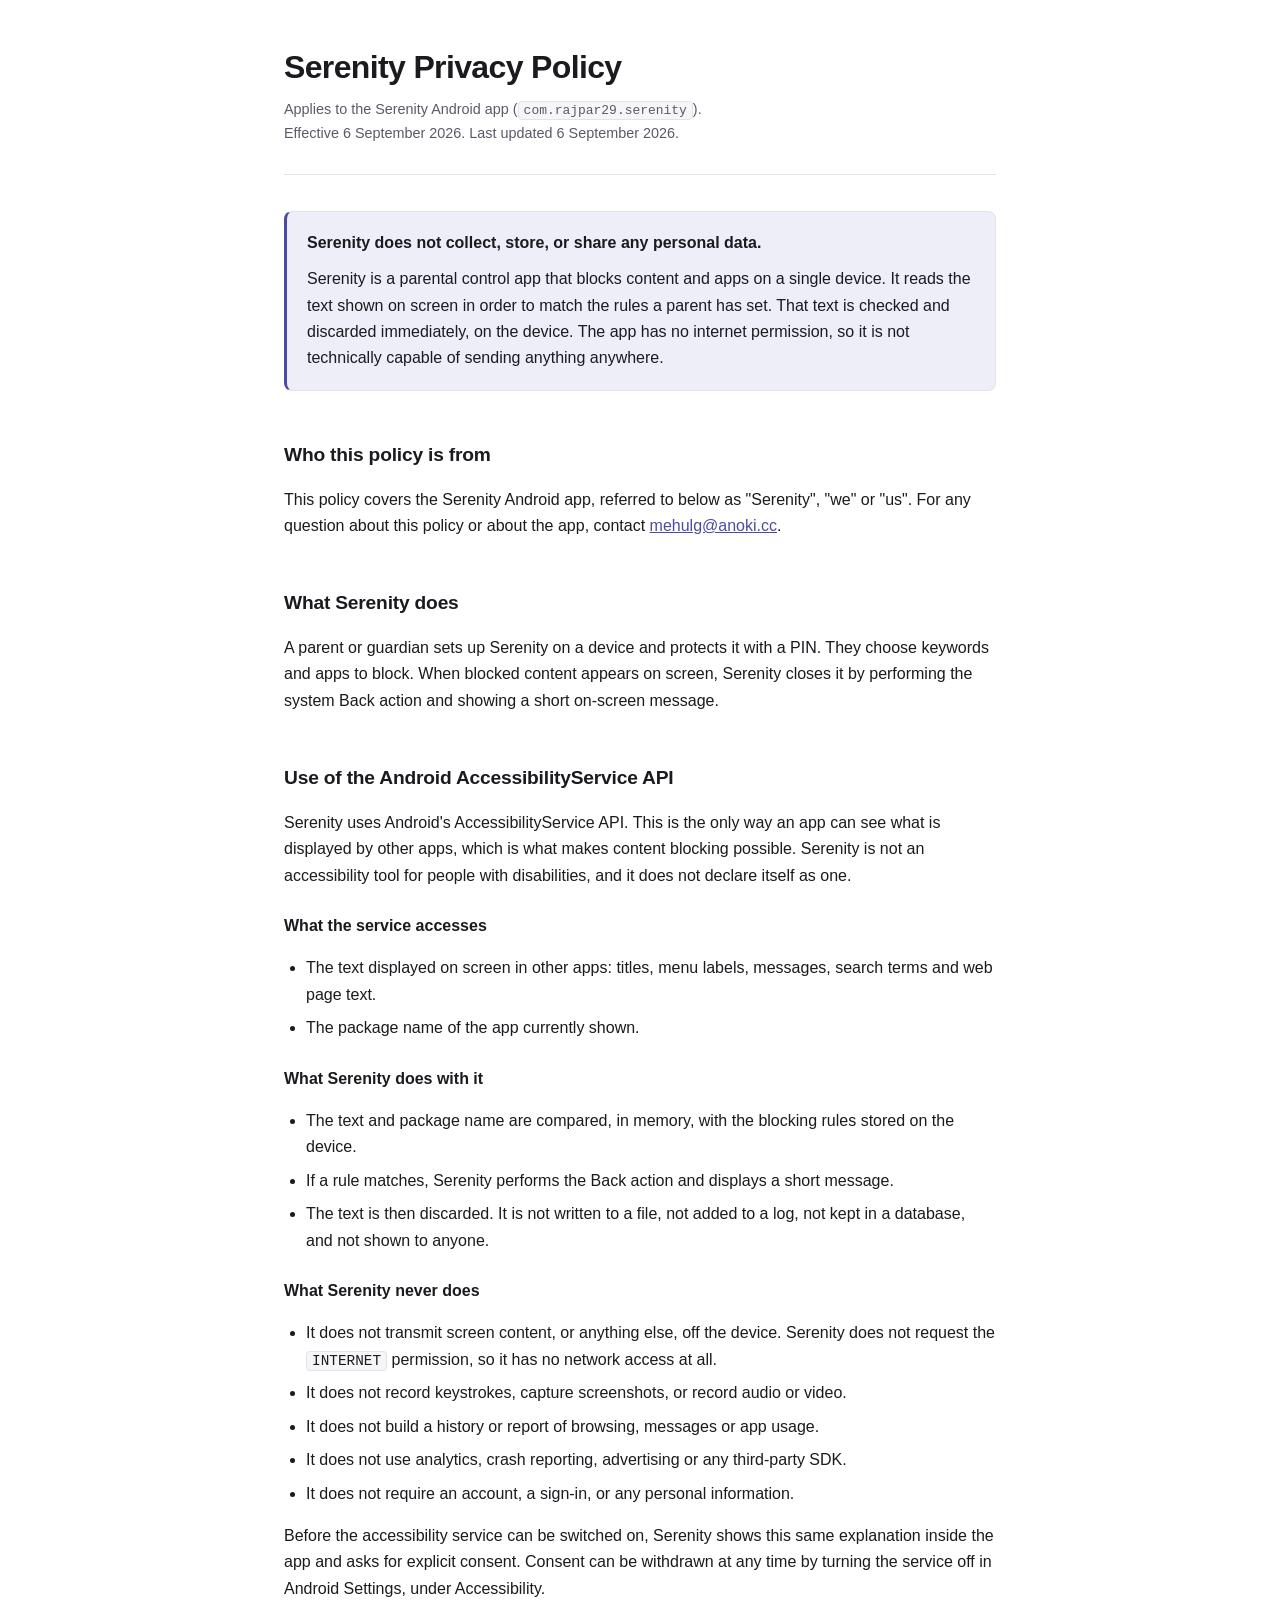
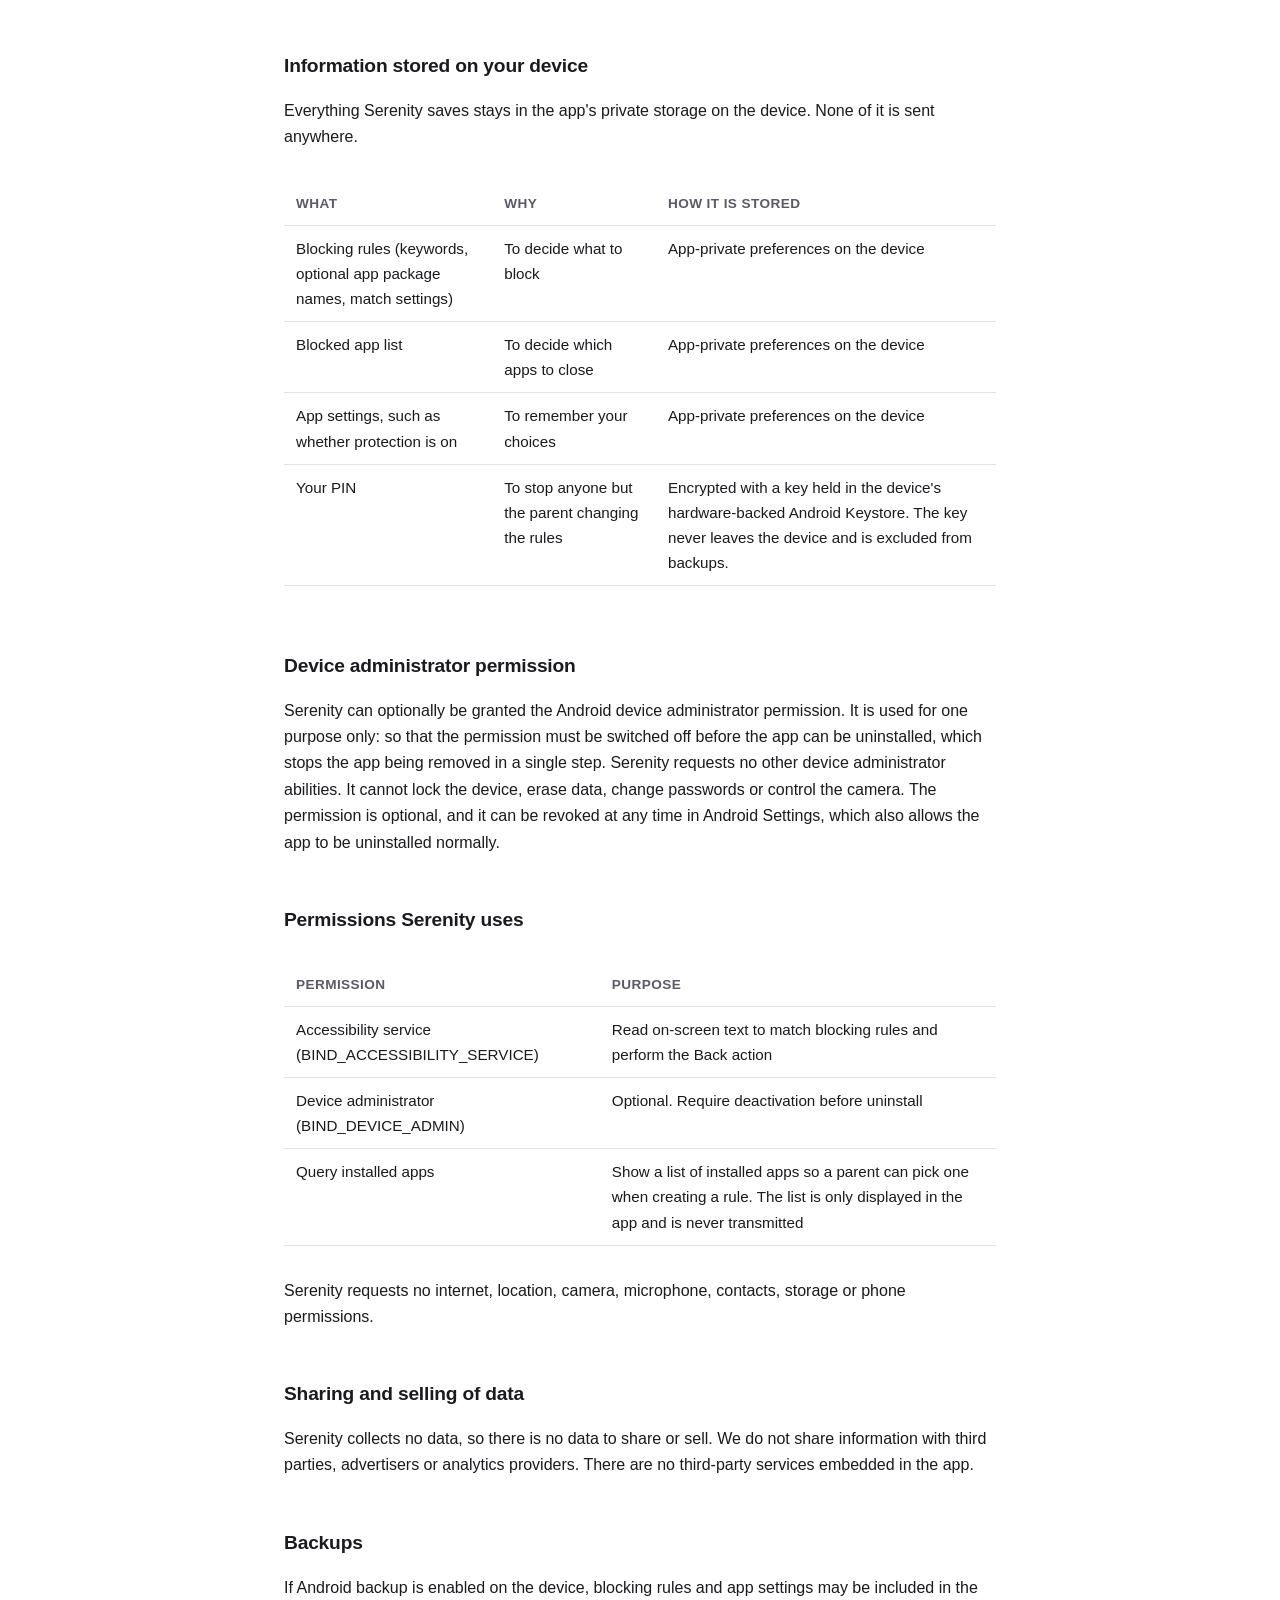
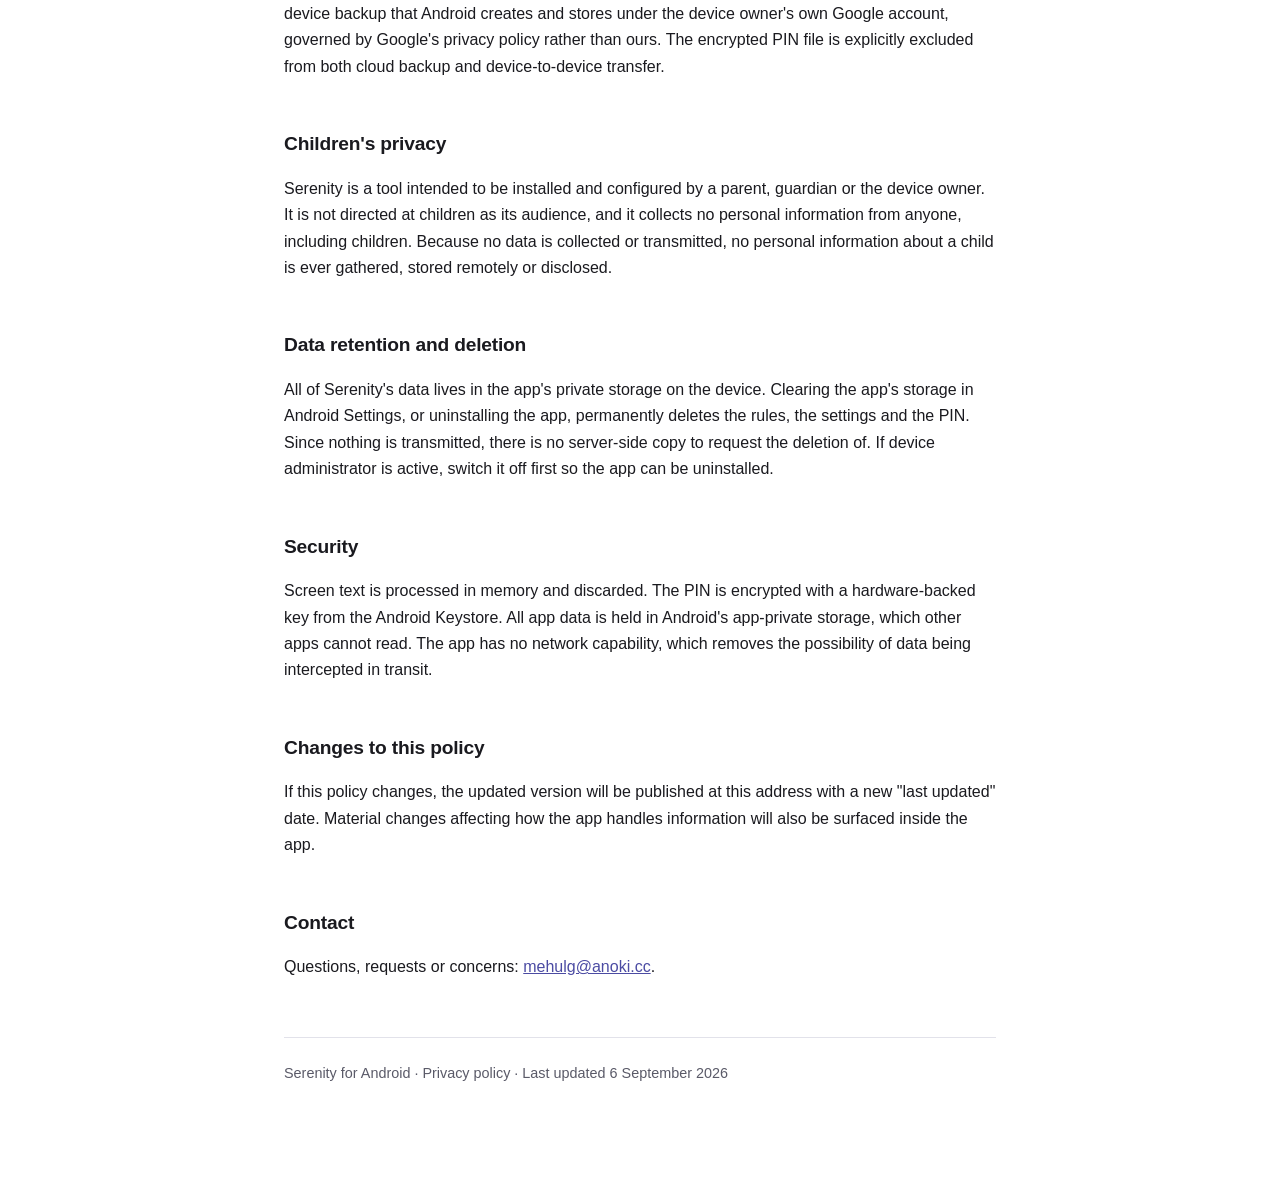
==== index.html @ 00bf03cb "Add Serenity privacy policy page Published privacy policy for the Serenity Android app. Covers the A" ====
<!doctype html>
<html lang="en">
<head>
<meta charset="utf-8">
<meta name="viewport" content="width=device-width, initial-scale=1">
<title>Serenity Privacy Policy</title>
<meta name="description" content="Privacy policy for the Serenity Android app. Serenity processes on-screen text only on your device and collects no personal data.">
<style>
  :root {
    --bg: #ffffff;
    --surface: #f6f6f9;
    --border: #e2e2ea;
    --text: #1a1a1f;
    --muted: #5a5a68;
    --accent: #4b4ba3;
    --accent-soft: #eeeef8;
  }
  @media (prefers-color-scheme: dark) {
    :root {
      --bg: #121216;
      --surface: #1b1b21;
      --border: #2c2c36;
      --text: #ececf1;
      --muted: #a2a2b0;
      --accent: #a8a8f0;
      --accent-soft: #1e1e2c;
    }
  }
  * { box-sizing: border-box; }
  body {
    margin: 0;
    background: var(--bg);
    color: var(--text);
    font: 16px/1.65 -apple-system, BlinkMacSystemFont, "Segoe UI", Roboto, Helvetica, Arial, sans-serif;
    -webkit-text-size-adjust: 100%;
  }
  .wrap { max-width: 760px; margin: 0 auto; padding: 48px 24px 96px; }
  header { border-bottom: 1px solid var(--border); padding-bottom: 28px; margin-bottom: 36px; }
  h1 { font-size: 2rem; line-height: 1.2; margin: 0 0 12px; letter-spacing: -0.02em; }
  h2 {
    font-size: 1.2rem; margin: 40px 0 12px; letter-spacing: -0.01em;
    padding-top: 8px;
  }
  h3 { font-size: 1rem; margin: 24px 0 8px; }
  p, li { color: var(--text); }
  .meta { color: var(--muted); font-size: 0.9rem; margin: 0; }
  .lede {
    background: var(--accent-soft);
    border: 1px solid var(--border);
    border-left: 3px solid var(--accent);
    border-radius: 8px;
    padding: 18px 20px;
    margin: 28px 0 8px;
  }
  .lede p { margin: 0; }
  .lede p + p { margin-top: 10px; }
  ul { padding-left: 22px; }
  li { margin: 7px 0; }
  a { color: var(--accent); }
  code {
    background: var(--surface); border: 1px solid var(--border);
    border-radius: 4px; padding: 1px 5px; font-size: 0.9em;
  }
  table { border-collapse: collapse; width: 100%; margin: 16px 0; font-size: 0.95rem; }
  th, td { text-align: left; padding: 10px 12px; border-bottom: 1px solid var(--border); vertical-align: top; }
  th { color: var(--muted); font-weight: 600; font-size: 0.85rem; text-transform: uppercase; letter-spacing: 0.03em; }
  .scroll { overflow-x: auto; }
  footer {
    margin-top: 56px; padding-top: 24px;
    border-top: 1px solid var(--border); color: var(--muted); font-size: 0.9rem;
  }
</style>
</head>
<body>
<div class="wrap">
<header>
  <h1>Serenity Privacy Policy</h1>
  <p class="meta">Applies to the Serenity Android app (<code>com.rajpar29.serenity</code>).<br>
  Effective 6 September 2026. Last updated 6 September 2026.</p>
</header>

<div class="lede">
  <p><strong>Serenity does not collect, store, or share any personal data.</strong></p>
  <p>Serenity is a parental control app that blocks content and apps on a single device. It reads
  the text shown on screen in order to match the rules a parent has set. That text is checked and
  discarded immediately, on the device. The app has no internet permission, so it is not
  technically capable of sending anything anywhere.</p>
</div>

<h2>Who this policy is from</h2>
<p>This policy covers the Serenity Android app, referred to below as "Serenity", "we" or "us".
For any question about this policy or about the app, contact
<a href="mailto:mehulg@anoki.cc">mehulg@anoki.cc</a>.</p>

<h2>What Serenity does</h2>
<p>A parent or guardian sets up Serenity on a device and protects it with a PIN. They choose
keywords and apps to block. When blocked content appears on screen, Serenity closes it by
performing the system Back action and showing a short on-screen message.</p>

<h2>Use of the Android AccessibilityService API</h2>
<p>Serenity uses Android's AccessibilityService API. This is the only way an app can see what is
displayed by other apps, which is what makes content blocking possible. Serenity is not an
accessibility tool for people with disabilities, and it does not declare itself as one.</p>

<h3>What the service accesses</h3>
<ul>
  <li>The text displayed on screen in other apps: titles, menu labels, messages, search terms and
  web page text.</li>
  <li>The package name of the app currently shown.</li>
</ul>

<h3>What Serenity does with it</h3>
<ul>
  <li>The text and package name are compared, in memory, with the blocking rules stored on the
  device.</li>
  <li>If a rule matches, Serenity performs the Back action and displays a short message.</li>
  <li>The text is then discarded. It is not written to a file, not added to a log, not kept in a
  database, and not shown to anyone.</li>
</ul>

<h3>What Serenity never does</h3>
<ul>
  <li>It does not transmit screen content, or anything else, off the device. Serenity does not
  request the <code>INTERNET</code> permission, so it has no network access at all.</li>
  <li>It does not record keystrokes, capture screenshots, or record audio or video.</li>
  <li>It does not build a history or report of browsing, messages or app usage.</li>
  <li>It does not use analytics, crash reporting, advertising or any third-party SDK.</li>
  <li>It does not require an account, a sign-in, or any personal information.</li>
</ul>

<p>Before the accessibility service can be switched on, Serenity shows this same explanation
inside the app and asks for explicit consent. Consent can be withdrawn at any time by turning the
service off in Android Settings, under Accessibility.</p>

<h2>Information stored on your device</h2>
<p>Everything Serenity saves stays in the app's private storage on the device. None of it is sent
anywhere.</p>

<div class="scroll">
<table>
  <thead>
    <tr><th>What</th><th>Why</th><th>How it is stored</th></tr>
  </thead>
  <tbody>
    <tr>
      <td>Blocking rules (keywords, optional app package names, match settings)</td>
      <td>To decide what to block</td>
      <td>App-private preferences on the device</td>
    </tr>
    <tr>
      <td>Blocked app list</td>
      <td>To decide which apps to close</td>
      <td>App-private preferences on the device</td>
    </tr>
    <tr>
      <td>App settings, such as whether protection is on</td>
      <td>To remember your choices</td>
      <td>App-private preferences on the device</td>
    </tr>
    <tr>
      <td>Your PIN</td>
      <td>To stop anyone but the parent changing the rules</td>
      <td>Encrypted with a key held in the device's hardware-backed Android Keystore. The key never
      leaves the device and is excluded from backups.</td>
    </tr>
  </tbody>
</table>
</div>

<h2>Device administrator permission</h2>
<p>Serenity can optionally be granted the Android device administrator permission. It is used for
one purpose only: so that the permission must be switched off before the app can be uninstalled,
which stops the app being removed in a single step. Serenity requests no other device
administrator abilities. It cannot lock the device, erase data, change passwords or control the
camera. The permission is optional, and it can be revoked at any time in Android Settings, which
also allows the app to be uninstalled normally.</p>

<h2>Permissions Serenity uses</h2>
<div class="scroll">
<table>
  <thead><tr><th>Permission</th><th>Purpose</th></tr></thead>
  <tbody>
    <tr><td>Accessibility service (BIND_ACCESSIBILITY_SERVICE)</td><td>Read on-screen text to match blocking rules and perform the Back action</td></tr>
    <tr><td>Device administrator (BIND_DEVICE_ADMIN)</td><td>Optional. Require deactivation before uninstall</td></tr>
    <tr><td>Query installed apps</td><td>Show a list of installed apps so a parent can pick one when creating a rule. The list is only displayed in the app and is never transmitted</td></tr>
  </tbody>
</table>
</div>
<p>Serenity requests no internet, location, camera, microphone, contacts, storage or phone
permissions.</p>

<h2>Sharing and selling of data</h2>
<p>Serenity collects no data, so there is no data to share or sell. We do not share information
with third parties, advertisers or analytics providers. There are no third-party services embedded
in the app.</p>

<h2>Backups</h2>
<p>If Android backup is enabled on the device, blocking rules and app settings may be included in
the device backup that Android creates and stores under the device owner's own Google account,
governed by Google's privacy policy rather than ours. The encrypted PIN file is explicitly
excluded from both cloud backup and device-to-device transfer.</p>

<h2>Children's privacy</h2>
<p>Serenity is a tool intended to be installed and configured by a parent, guardian or the device
owner. It is not directed at children as its audience, and it collects no personal information
from anyone, including children. Because no data is collected or transmitted, no personal
information about a child is ever gathered, stored remotely or disclosed.</p>

<h2>Data retention and deletion</h2>
<p>All of Serenity's data lives in the app's private storage on the device. Clearing the app's
storage in Android Settings, or uninstalling the app, permanently deletes the rules, the settings
and the PIN. Since nothing is transmitted, there is no server-side copy to request the deletion
of. If device administrator is active, switch it off first so the app can be uninstalled.</p>

<h2>Security</h2>
<p>Screen text is processed in memory and discarded. The PIN is encrypted with a hardware-backed
key from the Android Keystore. All app data is held in Android's app-private storage, which other
apps cannot read. The app has no network capability, which removes the possibility of data being
intercepted in transit.</p>

<h2>Changes to this policy</h2>
<p>If this policy changes, the updated version will be published at this address with a new "last
updated" date. Material changes affecting how the app handles information will also be surfaced
inside the app.</p>

<h2>Contact</h2>
<p>Questions, requests or concerns: <a href="mailto:mehulg@anoki.cc">mehulg@anoki.cc</a>.</p>

<footer>
  Serenity for Android &middot; Privacy policy &middot; Last updated 6 September 2026
</footer>
</div>
</body>
</html>
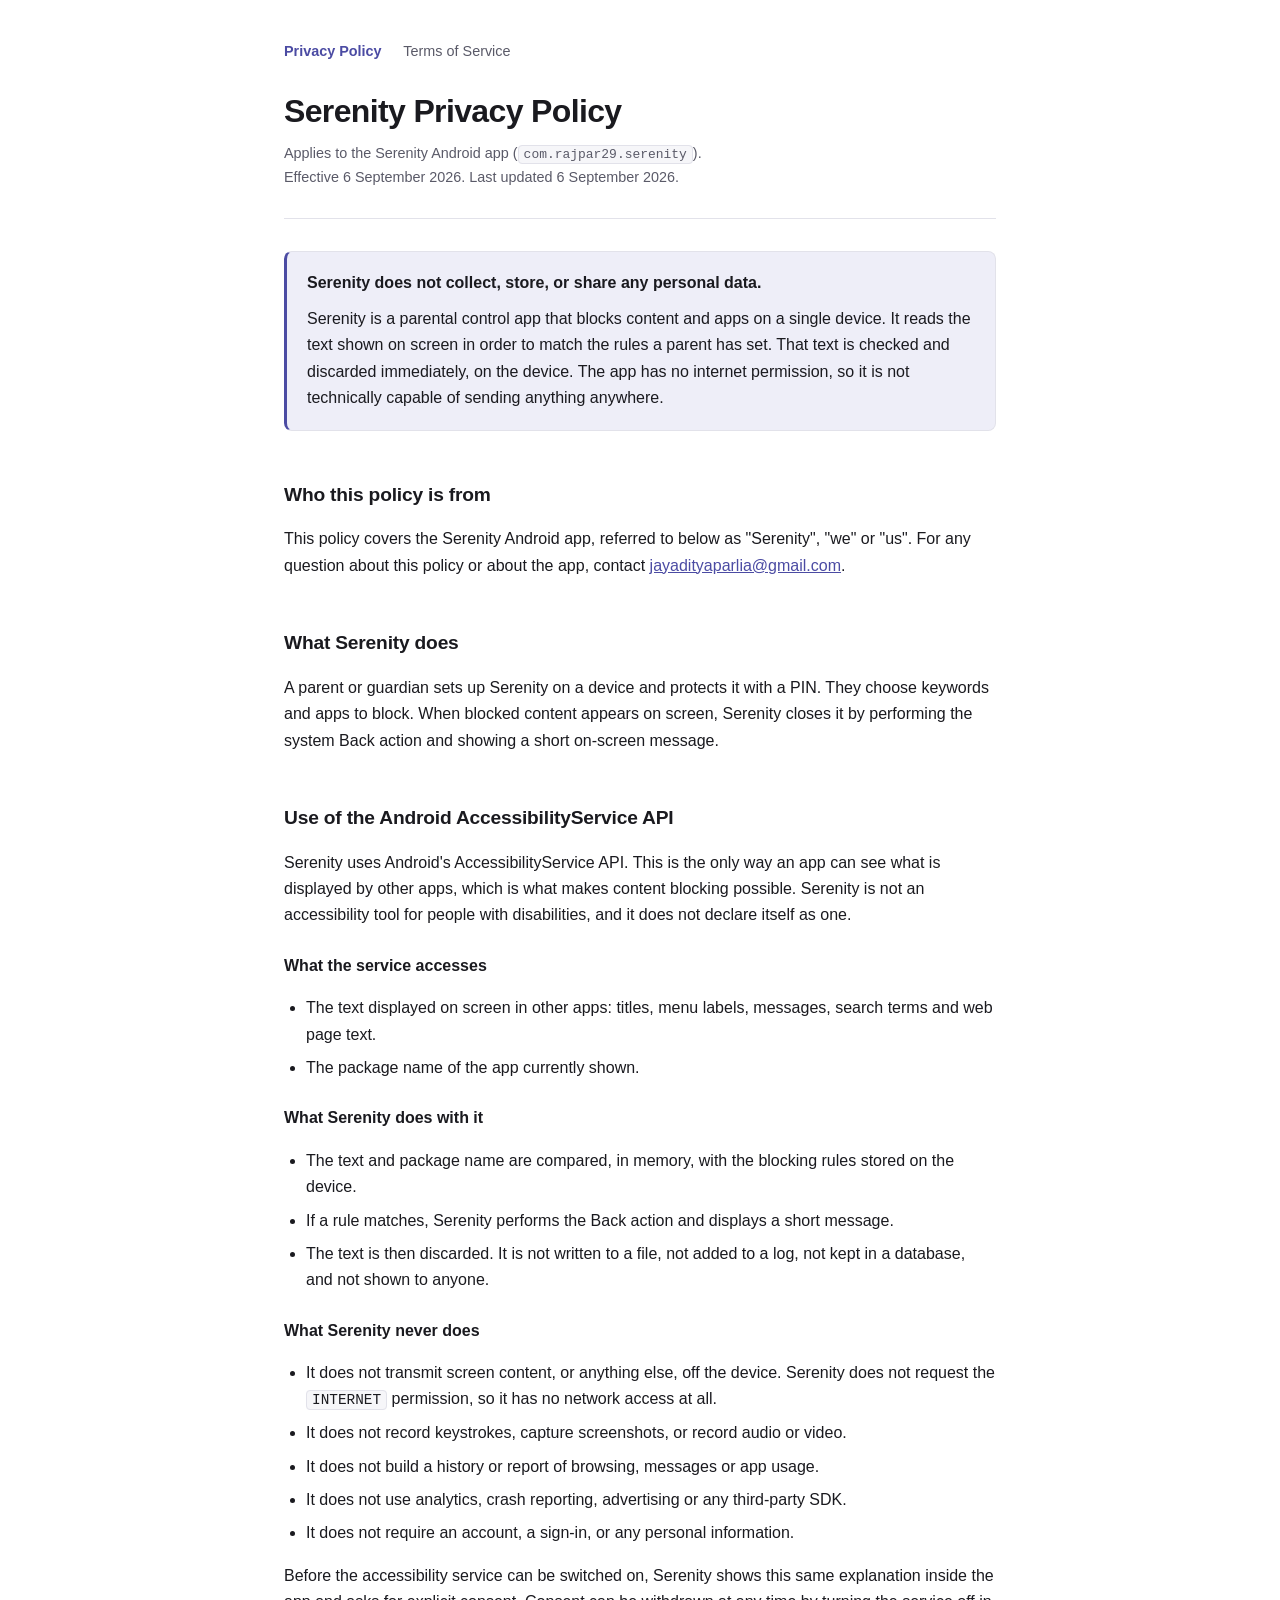
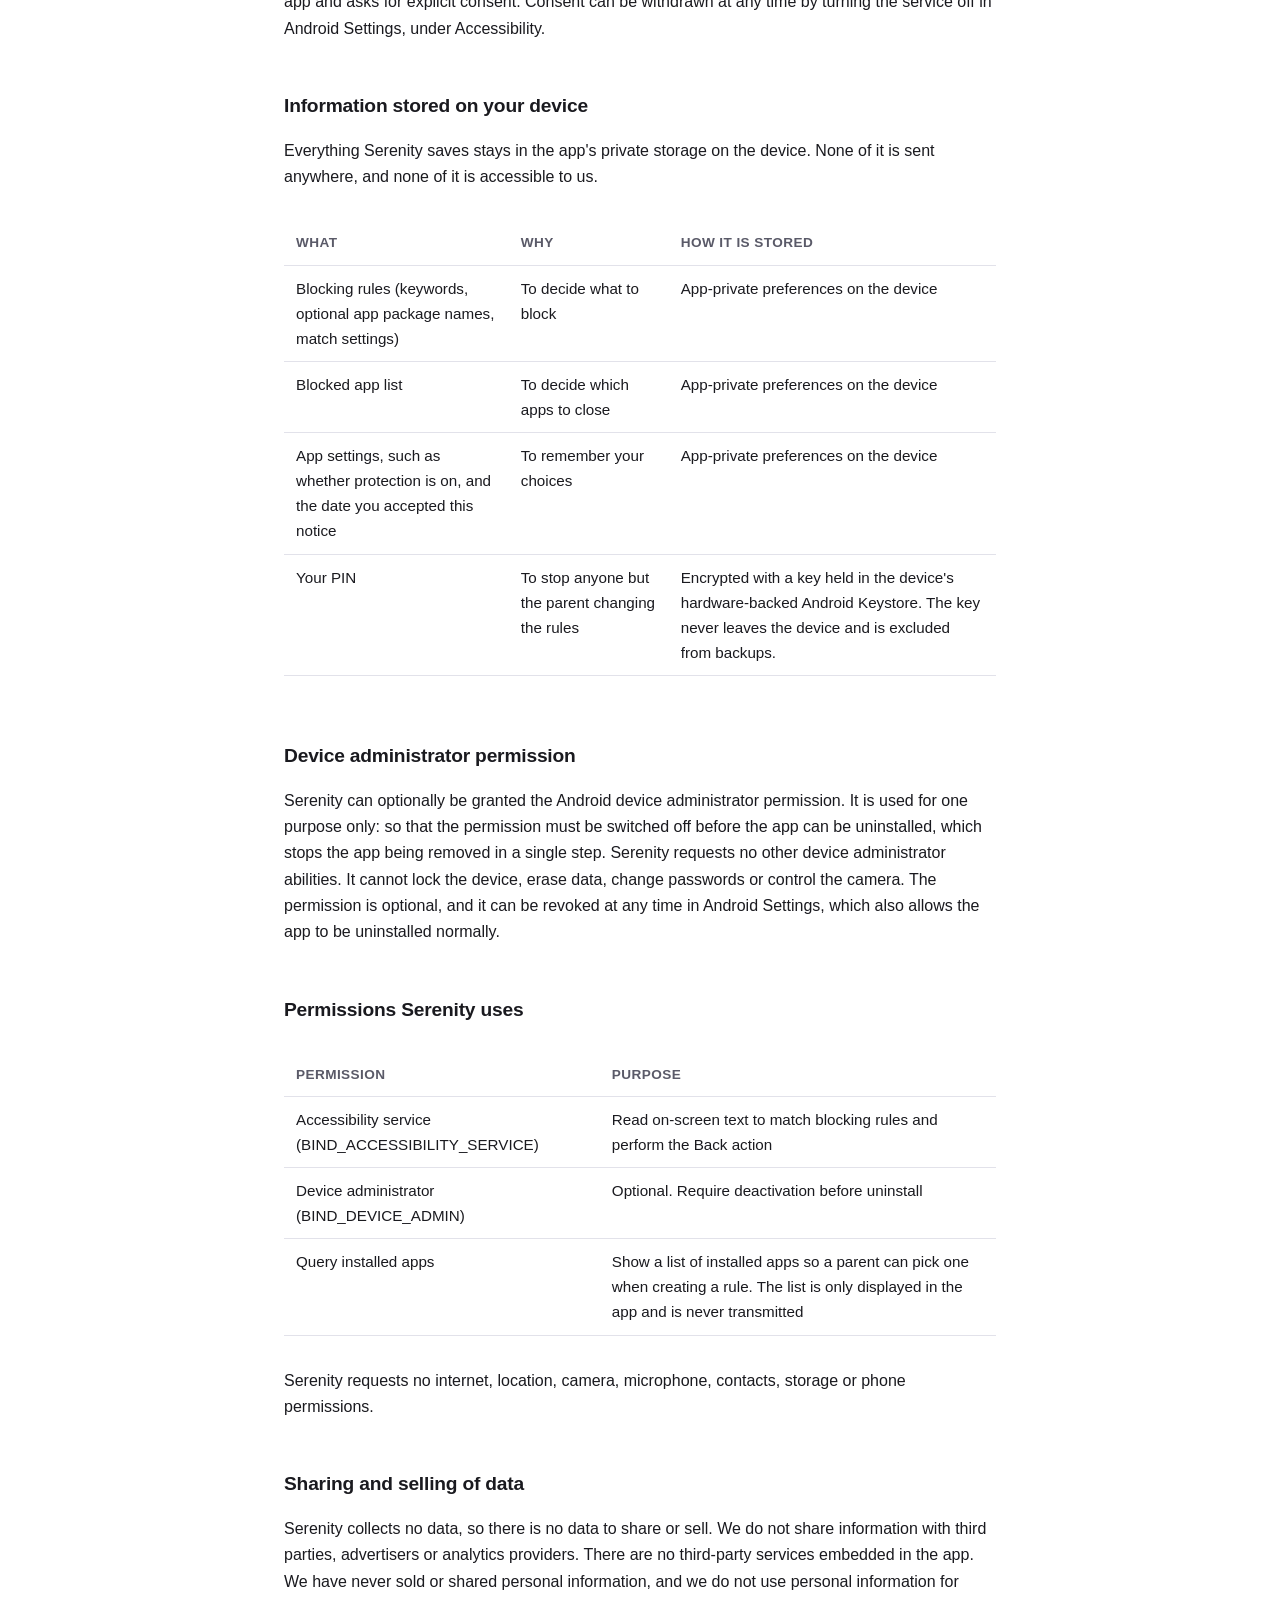
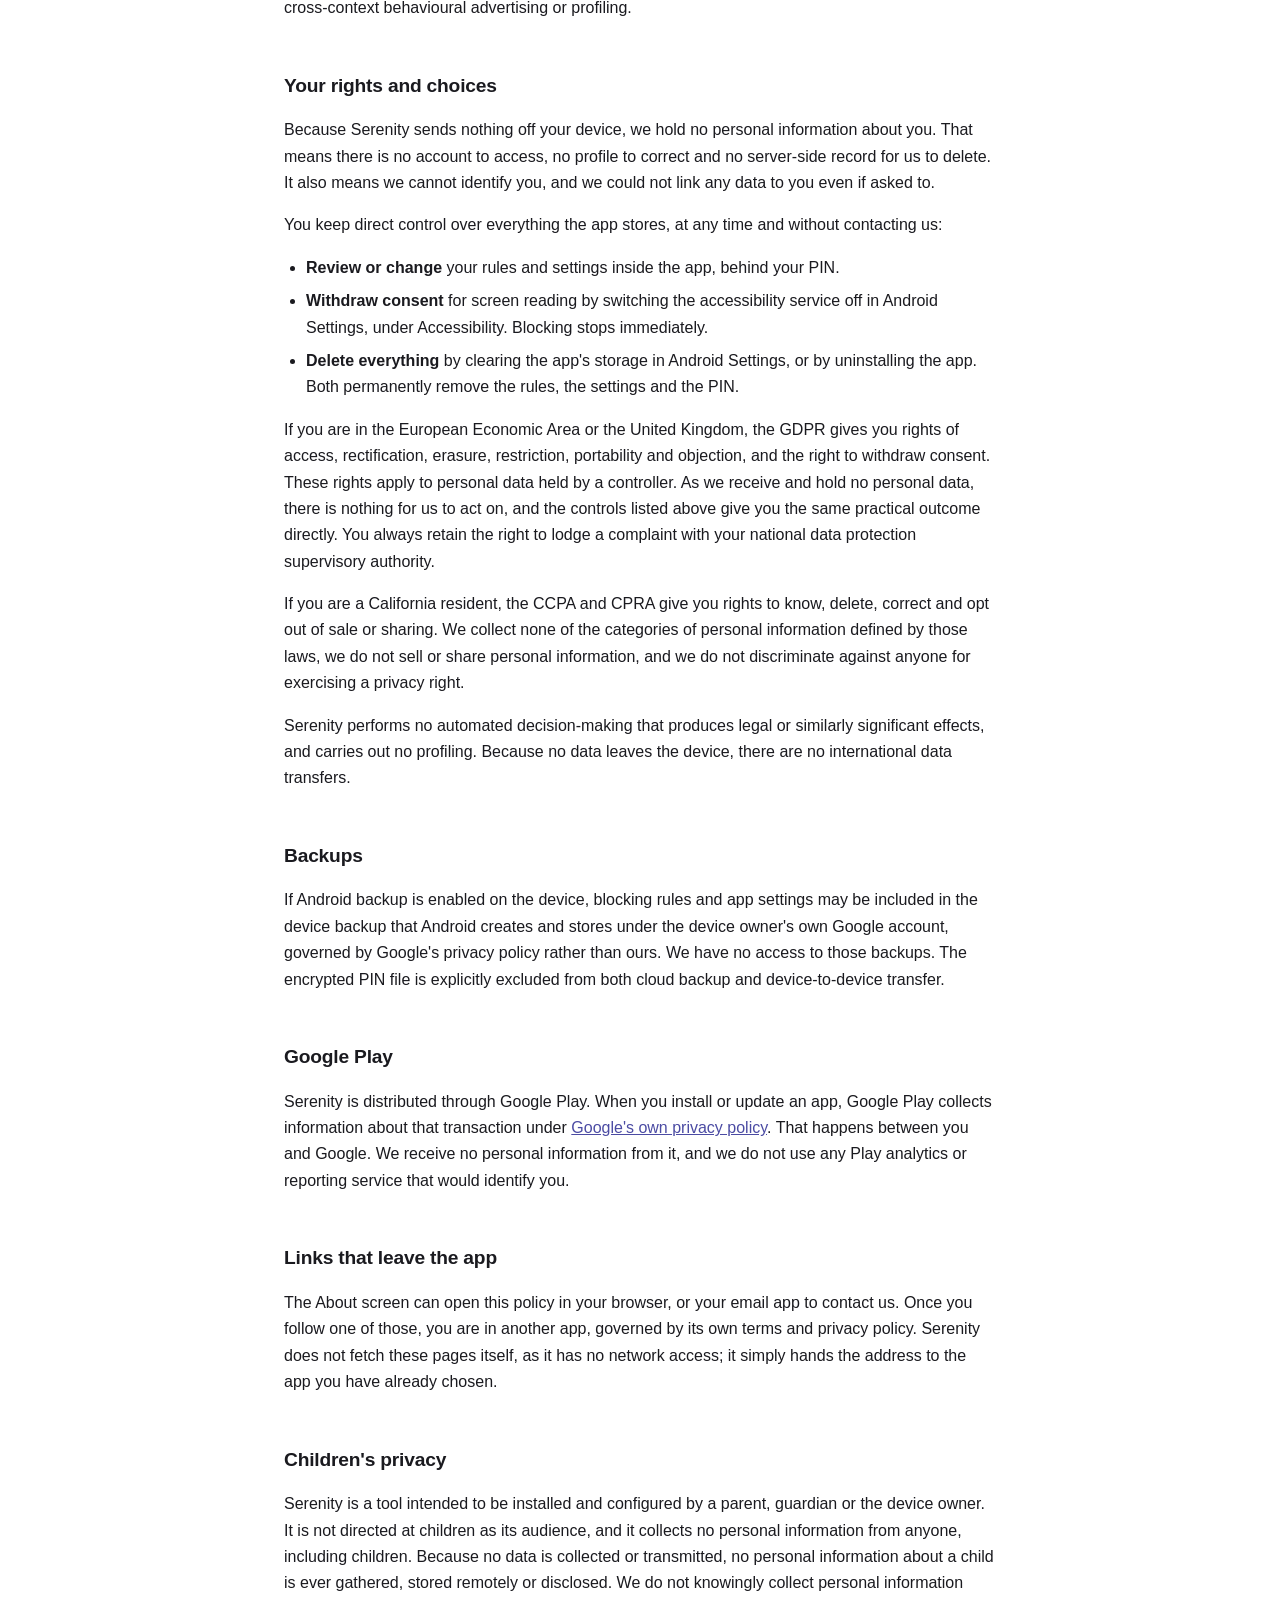
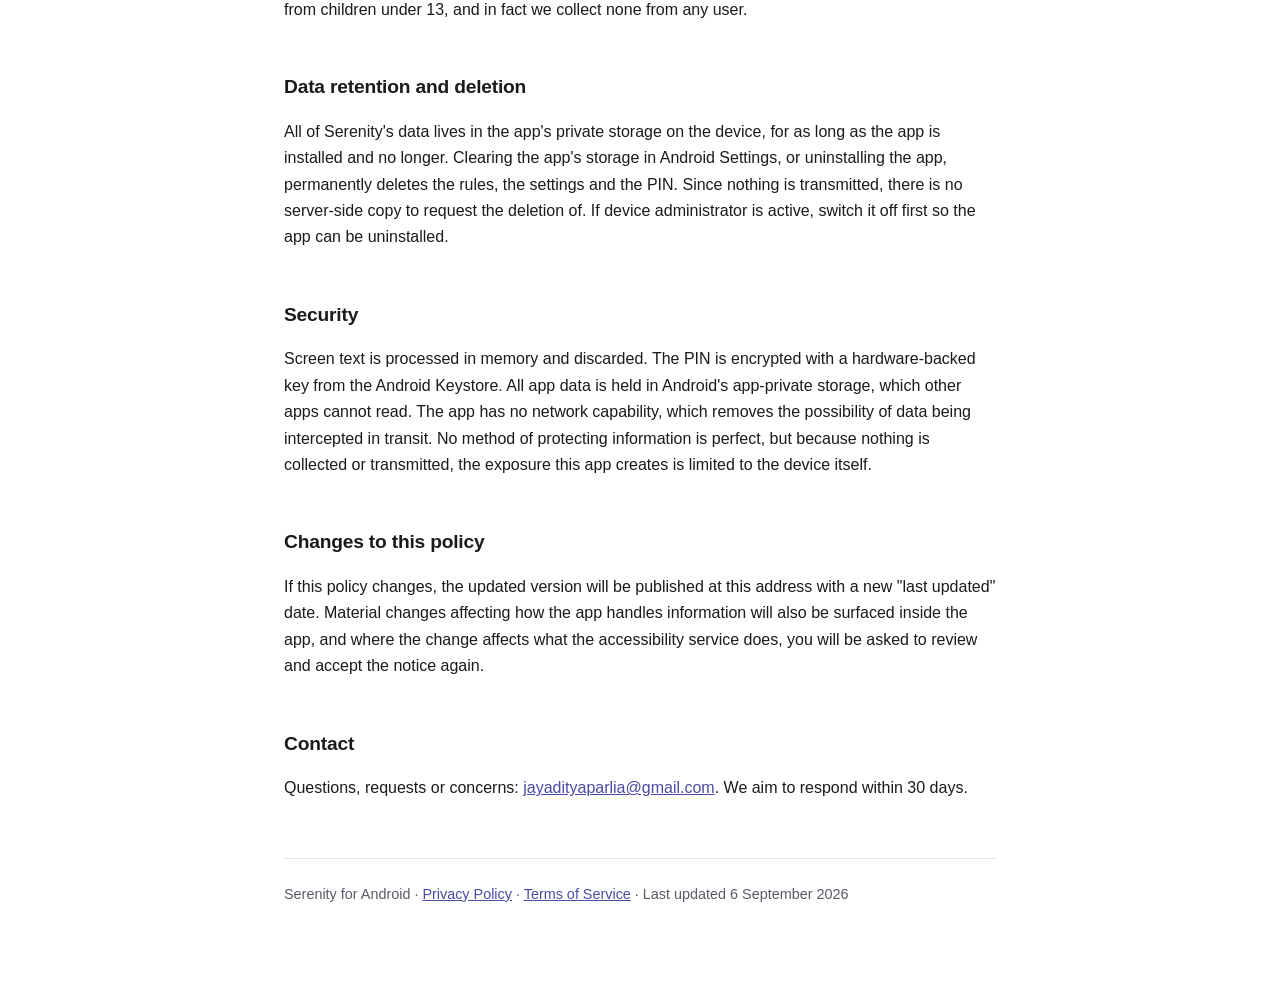
==== commit b1f2fce3: "Add Terms of Service, update contact email, expand privacy rights - Add terms.html covering permitte" ====
--- a/index.html
+++ b/index.html
@@ -5,74 +5,14 @@
 <meta name="viewport" content="width=device-width, initial-scale=1">
 <title>Serenity Privacy Policy</title>
 <meta name="description" content="Privacy policy for the Serenity Android app. Serenity processes on-screen text only on your device and collects no personal data.">
-<style>
-  :root {
-    --bg: #ffffff;
-    --surface: #f6f6f9;
-    --border: #e2e2ea;
-    --text: #1a1a1f;
-    --muted: #5a5a68;
-    --accent: #4b4ba3;
-    --accent-soft: #eeeef8;
-  }
-  @media (prefers-color-scheme: dark) {
-    :root {
-      --bg: #121216;
-      --surface: #1b1b21;
-      --border: #2c2c36;
-      --text: #ececf1;
-      --muted: #a2a2b0;
-      --accent: #a8a8f0;
-      --accent-soft: #1e1e2c;
-    }
-  }
-  * { box-sizing: border-box; }
-  body {
-    margin: 0;
-    background: var(--bg);
-    color: var(--text);
-    font: 16px/1.65 -apple-system, BlinkMacSystemFont, "Segoe UI", Roboto, Helvetica, Arial, sans-serif;
-    -webkit-text-size-adjust: 100%;
-  }
-  .wrap { max-width: 760px; margin: 0 auto; padding: 48px 24px 96px; }
-  header { border-bottom: 1px solid var(--border); padding-bottom: 28px; margin-bottom: 36px; }
-  h1 { font-size: 2rem; line-height: 1.2; margin: 0 0 12px; letter-spacing: -0.02em; }
-  h2 {
-    font-size: 1.2rem; margin: 40px 0 12px; letter-spacing: -0.01em;
-    padding-top: 8px;
-  }
-  h3 { font-size: 1rem; margin: 24px 0 8px; }
-  p, li { color: var(--text); }
-  .meta { color: var(--muted); font-size: 0.9rem; margin: 0; }
-  .lede {
-    background: var(--accent-soft);
-    border: 1px solid var(--border);
-    border-left: 3px solid var(--accent);
-    border-radius: 8px;
-    padding: 18px 20px;
-    margin: 28px 0 8px;
-  }
-  .lede p { margin: 0; }
-  .lede p + p { margin-top: 10px; }
-  ul { padding-left: 22px; }
-  li { margin: 7px 0; }
-  a { color: var(--accent); }
-  code {
-    background: var(--surface); border: 1px solid var(--border);
-    border-radius: 4px; padding: 1px 5px; font-size: 0.9em;
-  }
-  table { border-collapse: collapse; width: 100%; margin: 16px 0; font-size: 0.95rem; }
-  th, td { text-align: left; padding: 10px 12px; border-bottom: 1px solid var(--border); vertical-align: top; }
-  th { color: var(--muted); font-weight: 600; font-size: 0.85rem; text-transform: uppercase; letter-spacing: 0.03em; }
-  .scroll { overflow-x: auto; }
-  footer {
-    margin-top: 56px; padding-top: 24px;
-    border-top: 1px solid var(--border); color: var(--muted); font-size: 0.9rem;
-  }
-</style>
+<link rel="stylesheet" href="style.css">
 </head>
 <body>
 <div class="wrap">
+<nav>
+  <a href="./" class="here">Privacy Policy</a>
+  <a href="terms.html">Terms of Service</a>
+</nav>
 <header>
   <h1>Serenity Privacy Policy</h1>
   <p class="meta">Applies to the Serenity Android app (<code>com.rajpar29.serenity</code>).<br>
@@ -90,7 +30,7 @@
 <h2>Who this policy is from</h2>
 <p>This policy covers the Serenity Android app, referred to below as "Serenity", "we" or "us".
 For any question about this policy or about the app, contact
-<a href="mailto:mehulg@anoki.cc">mehulg@anoki.cc</a>.</p>
+<a href="mailto:jayadityaparlia@gmail.com">jayadityaparlia@gmail.com</a>.</p>
 
 <h2>What Serenity does</h2>
 <p>A parent or guardian sets up Serenity on a device and protects it with a PIN. They choose
@@ -134,7 +74,7 @@
 
 <h2>Information stored on your device</h2>
 <p>Everything Serenity saves stays in the app's private storage on the device. None of it is sent
-anywhere.</p>
+anywhere, and none of it is accessible to us.</p>
 
 <div class="scroll">
 <table>
@@ -153,7 +93,7 @@
       <td>App-private preferences on the device</td>
     </tr>
     <tr>
-      <td>App settings, such as whether protection is on</td>
+      <td>App settings, such as whether protection is on, and the date you accepted this notice</td>
       <td>To remember your choices</td>
       <td>App-private preferences on the device</td>
     </tr>
@@ -192,42 +132,90 @@
 <h2>Sharing and selling of data</h2>
 <p>Serenity collects no data, so there is no data to share or sell. We do not share information
 with third parties, advertisers or analytics providers. There are no third-party services embedded
-in the app.</p>
+in the app. We have never sold or shared personal information, and we do not use personal
+information for cross-context behavioural advertising or profiling.</p>
+
+<h2>Your rights and choices</h2>
+<p>Because Serenity sends nothing off your device, we hold no personal information about you. That
+means there is no account to access, no profile to correct and no server-side record for us to
+delete. It also means we cannot identify you, and we could not link any data to you even if asked
+to.</p>
+<p>You keep direct control over everything the app stores, at any time and without contacting us:</p>
+<ul>
+  <li><strong>Review or change</strong> your rules and settings inside the app, behind your PIN.</li>
+  <li><strong>Withdraw consent</strong> for screen reading by switching the accessibility service
+  off in Android Settings, under Accessibility. Blocking stops immediately.</li>
+  <li><strong>Delete everything</strong> by clearing the app's storage in Android Settings, or by
+  uninstalling the app. Both permanently remove the rules, the settings and the PIN.</li>
+</ul>
+<p>If you are in the European Economic Area or the United Kingdom, the GDPR gives you rights of
+access, rectification, erasure, restriction, portability and objection, and the right to withdraw
+consent. These rights apply to personal data held by a controller. As we receive and hold no
+personal data, there is nothing for us to act on, and the controls listed above give you the same
+practical outcome directly. You always retain the right to lodge a complaint with your national
+data protection supervisory authority.</p>
+<p>If you are a California resident, the CCPA and CPRA give you rights to know, delete, correct and
+opt out of sale or sharing. We collect none of the categories of personal information defined by
+those laws, we do not sell or share personal information, and we do not discriminate against
+anyone for exercising a privacy right.</p>
+<p>Serenity performs no automated decision-making that produces legal or similarly significant
+effects, and carries out no profiling. Because no data leaves the device, there are no
+international data transfers.</p>
 
 <h2>Backups</h2>
 <p>If Android backup is enabled on the device, blocking rules and app settings may be included in
 the device backup that Android creates and stores under the device owner's own Google account,
-governed by Google's privacy policy rather than ours. The encrypted PIN file is explicitly
-excluded from both cloud backup and device-to-device transfer.</p>
+governed by Google's privacy policy rather than ours. We have no access to those backups. The
+encrypted PIN file is explicitly excluded from both cloud backup and device-to-device transfer.</p>
+
+<h2>Google Play</h2>
+<p>Serenity is distributed through Google Play. When you install or update an app, Google Play
+collects information about that transaction under
+<a href="https://policies.google.com/privacy" rel="noopener noreferrer">Google's own privacy
+policy</a>. That happens between you and Google. We receive no personal information from it, and
+we do not use any Play analytics or reporting service that would identify you.</p>
+
+<h2>Links that leave the app</h2>
+<p>The About screen can open this policy in your browser, or your email app to contact us. Once
+you follow one of those, you are in another app, governed by its own terms and privacy policy.
+Serenity does not fetch these pages itself, as it has no network access; it simply hands the
+address to the app you have already chosen.</p>
 
 <h2>Children's privacy</h2>
 <p>Serenity is a tool intended to be installed and configured by a parent, guardian or the device
 owner. It is not directed at children as its audience, and it collects no personal information
 from anyone, including children. Because no data is collected or transmitted, no personal
-information about a child is ever gathered, stored remotely or disclosed.</p>
+information about a child is ever gathered, stored remotely or disclosed. We do not knowingly
+collect personal information from children under 13, and in fact we collect none from any user.</p>
 
 <h2>Data retention and deletion</h2>
-<p>All of Serenity's data lives in the app's private storage on the device. Clearing the app's
-storage in Android Settings, or uninstalling the app, permanently deletes the rules, the settings
-and the PIN. Since nothing is transmitted, there is no server-side copy to request the deletion
-of. If device administrator is active, switch it off first so the app can be uninstalled.</p>
+<p>All of Serenity's data lives in the app's private storage on the device, for as long as the app
+is installed and no longer. Clearing the app's storage in Android Settings, or uninstalling the
+app, permanently deletes the rules, the settings and the PIN. Since nothing is transmitted, there
+is no server-side copy to request the deletion of. If device administrator is active, switch it
+off first so the app can be uninstalled.</p>
 
 <h2>Security</h2>
 <p>Screen text is processed in memory and discarded. The PIN is encrypted with a hardware-backed
 key from the Android Keystore. All app data is held in Android's app-private storage, which other
 apps cannot read. The app has no network capability, which removes the possibility of data being
-intercepted in transit.</p>
+intercepted in transit. No method of protecting information is perfect, but because nothing is
+collected or transmitted, the exposure this app creates is limited to the device itself.</p>
 
 <h2>Changes to this policy</h2>
 <p>If this policy changes, the updated version will be published at this address with a new "last
 updated" date. Material changes affecting how the app handles information will also be surfaced
-inside the app.</p>
+inside the app, and where the change affects what the accessibility service does, you will be
+asked to review and accept the notice again.</p>
 
 <h2>Contact</h2>
-<p>Questions, requests or concerns: <a href="mailto:mehulg@anoki.cc">mehulg@anoki.cc</a>.</p>
+<p>Questions, requests or concerns:
+<a href="mailto:jayadityaparlia@gmail.com">jayadityaparlia@gmail.com</a>. We aim to respond within
+30 days.</p>
 
 <footer>
-  Serenity for Android &middot; Privacy policy &middot; Last updated 6 September 2026
+  Serenity for Android &middot; <a href="./">Privacy Policy</a> &middot;
+  <a href="terms.html">Terms of Service</a> &middot; Last updated 6 September 2026
 </footer>
 </div>
 </body>
--- a/style.css
+++ b/style.css
@@ -0,0 +1,63 @@
+:root {
+  --bg: #ffffff;
+  --surface: #f6f6f9;
+  --border: #e2e2ea;
+  --text: #1a1a1f;
+  --muted: #5a5a68;
+  --accent: #4b4ba3;
+  --accent-soft: #eeeef8;
+}
+@media (prefers-color-scheme: dark) {
+  :root {
+    --bg: #121216;
+    --surface: #1b1b21;
+    --border: #2c2c36;
+    --text: #ececf1;
+    --muted: #a2a2b0;
+    --accent: #a8a8f0;
+    --accent-soft: #1e1e2c;
+  }
+}
+* { box-sizing: border-box; }
+body {
+  margin: 0;
+  background: var(--bg);
+  color: var(--text);
+  font: 16px/1.65 -apple-system, BlinkMacSystemFont, "Segoe UI", Roboto, Helvetica, Arial, sans-serif;
+  -webkit-text-size-adjust: 100%;
+}
+.wrap { max-width: 760px; margin: 0 auto; padding: 40px 24px 96px; }
+nav { margin-bottom: 28px; font-size: 0.9rem; }
+nav a { color: var(--muted); text-decoration: none; margin-right: 18px; }
+nav a:hover { color: var(--accent); text-decoration: underline; }
+nav a.here { color: var(--accent); font-weight: 600; }
+header { border-bottom: 1px solid var(--border); padding-bottom: 28px; margin-bottom: 32px; }
+h1 { font-size: 2rem; line-height: 1.2; margin: 0 0 12px; letter-spacing: -0.02em; }
+h2 { font-size: 1.2rem; margin: 40px 0 12px; letter-spacing: -0.01em; padding-top: 8px; }
+h3 { font-size: 1rem; margin: 24px 0 8px; }
+.meta { color: var(--muted); font-size: 0.9rem; margin: 0; }
+.lede {
+  background: var(--accent-soft);
+  border: 1px solid var(--border);
+  border-left: 3px solid var(--accent);
+  border-radius: 8px;
+  padding: 18px 20px;
+  margin: 28px 0 8px;
+}
+.lede p { margin: 0; }
+.lede p + p { margin-top: 10px; }
+ul { padding-left: 22px; }
+li { margin: 7px 0; }
+a { color: var(--accent); }
+code {
+  background: var(--surface); border: 1px solid var(--border);
+  border-radius: 4px; padding: 1px 5px; font-size: 0.9em;
+}
+table { border-collapse: collapse; width: 100%; margin: 16px 0; font-size: 0.95rem; }
+th, td { text-align: left; padding: 10px 12px; border-bottom: 1px solid var(--border); vertical-align: top; }
+th { color: var(--muted); font-weight: 600; font-size: 0.85rem; text-transform: uppercase; letter-spacing: 0.03em; }
+.scroll { overflow-x: auto; }
+footer {
+  margin-top: 56px; padding-top: 24px;
+  border-top: 1px solid var(--border); color: var(--muted); font-size: 0.9rem;
+}
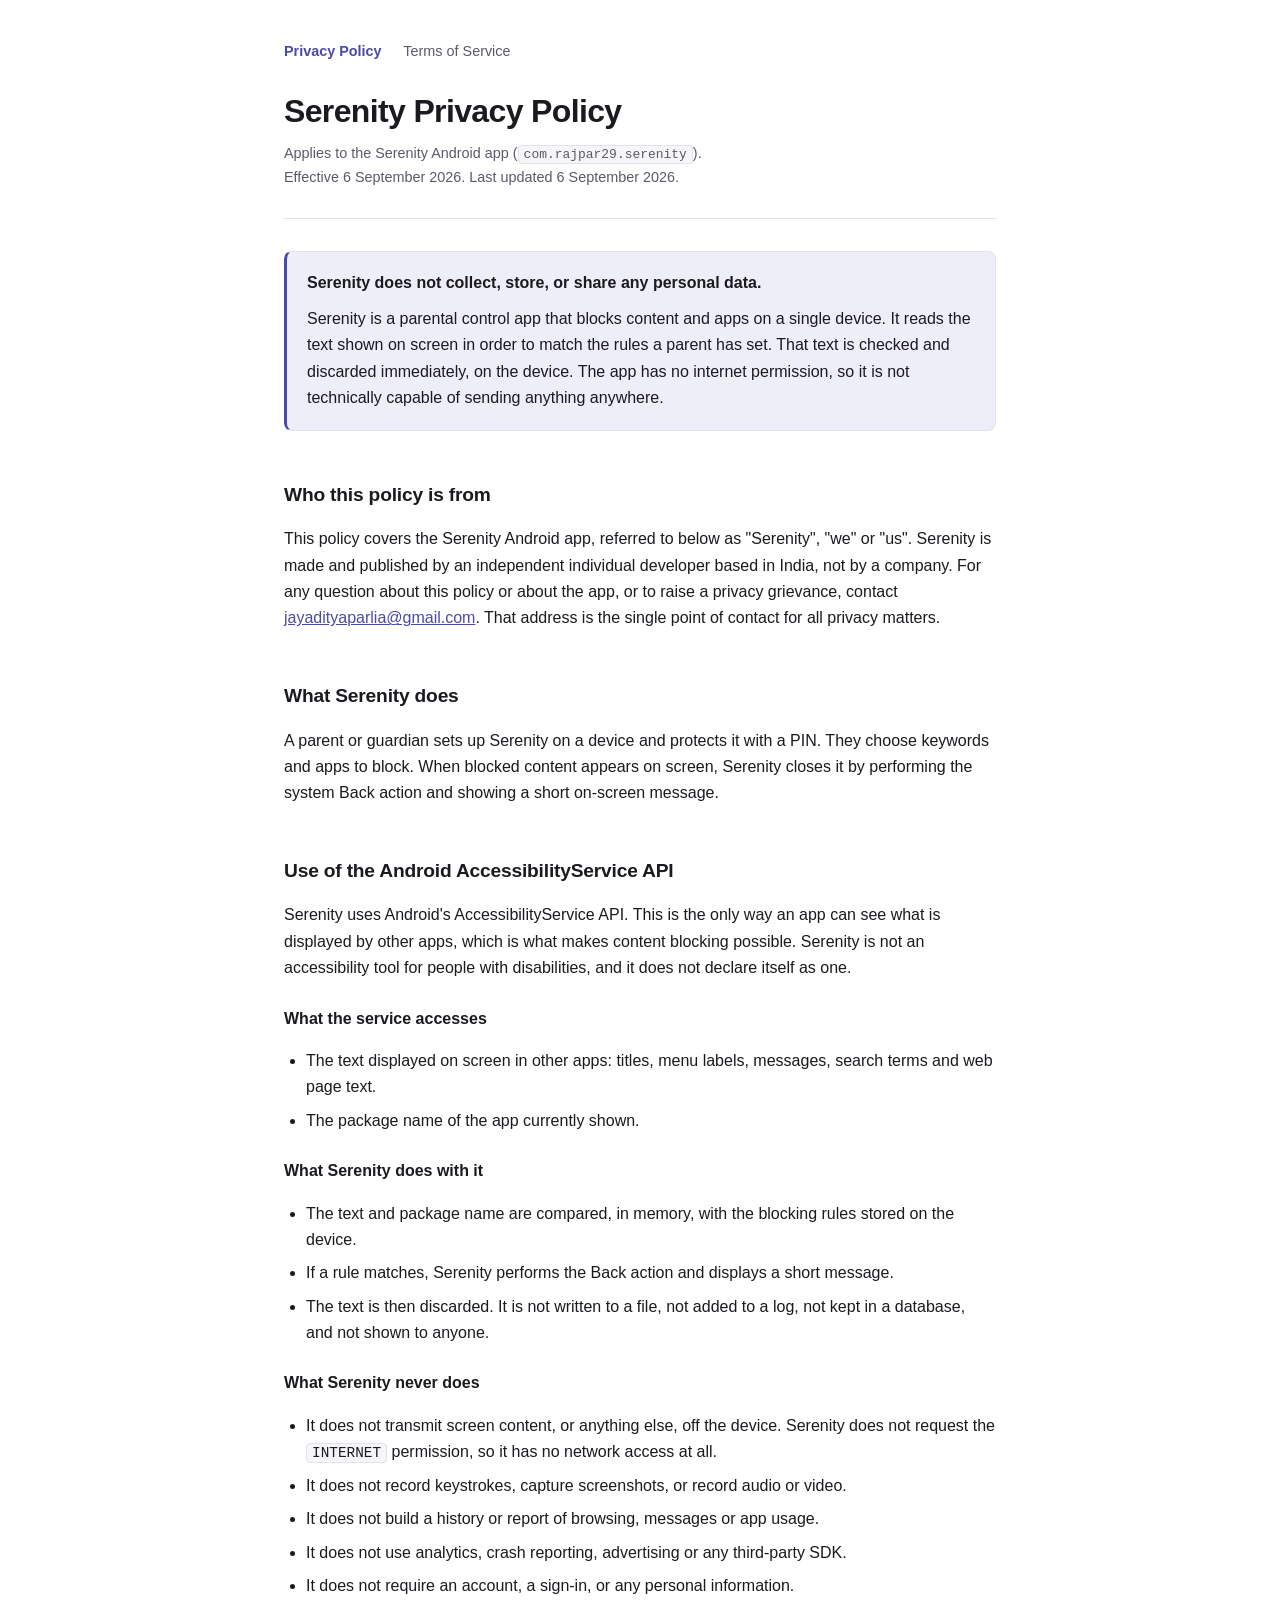
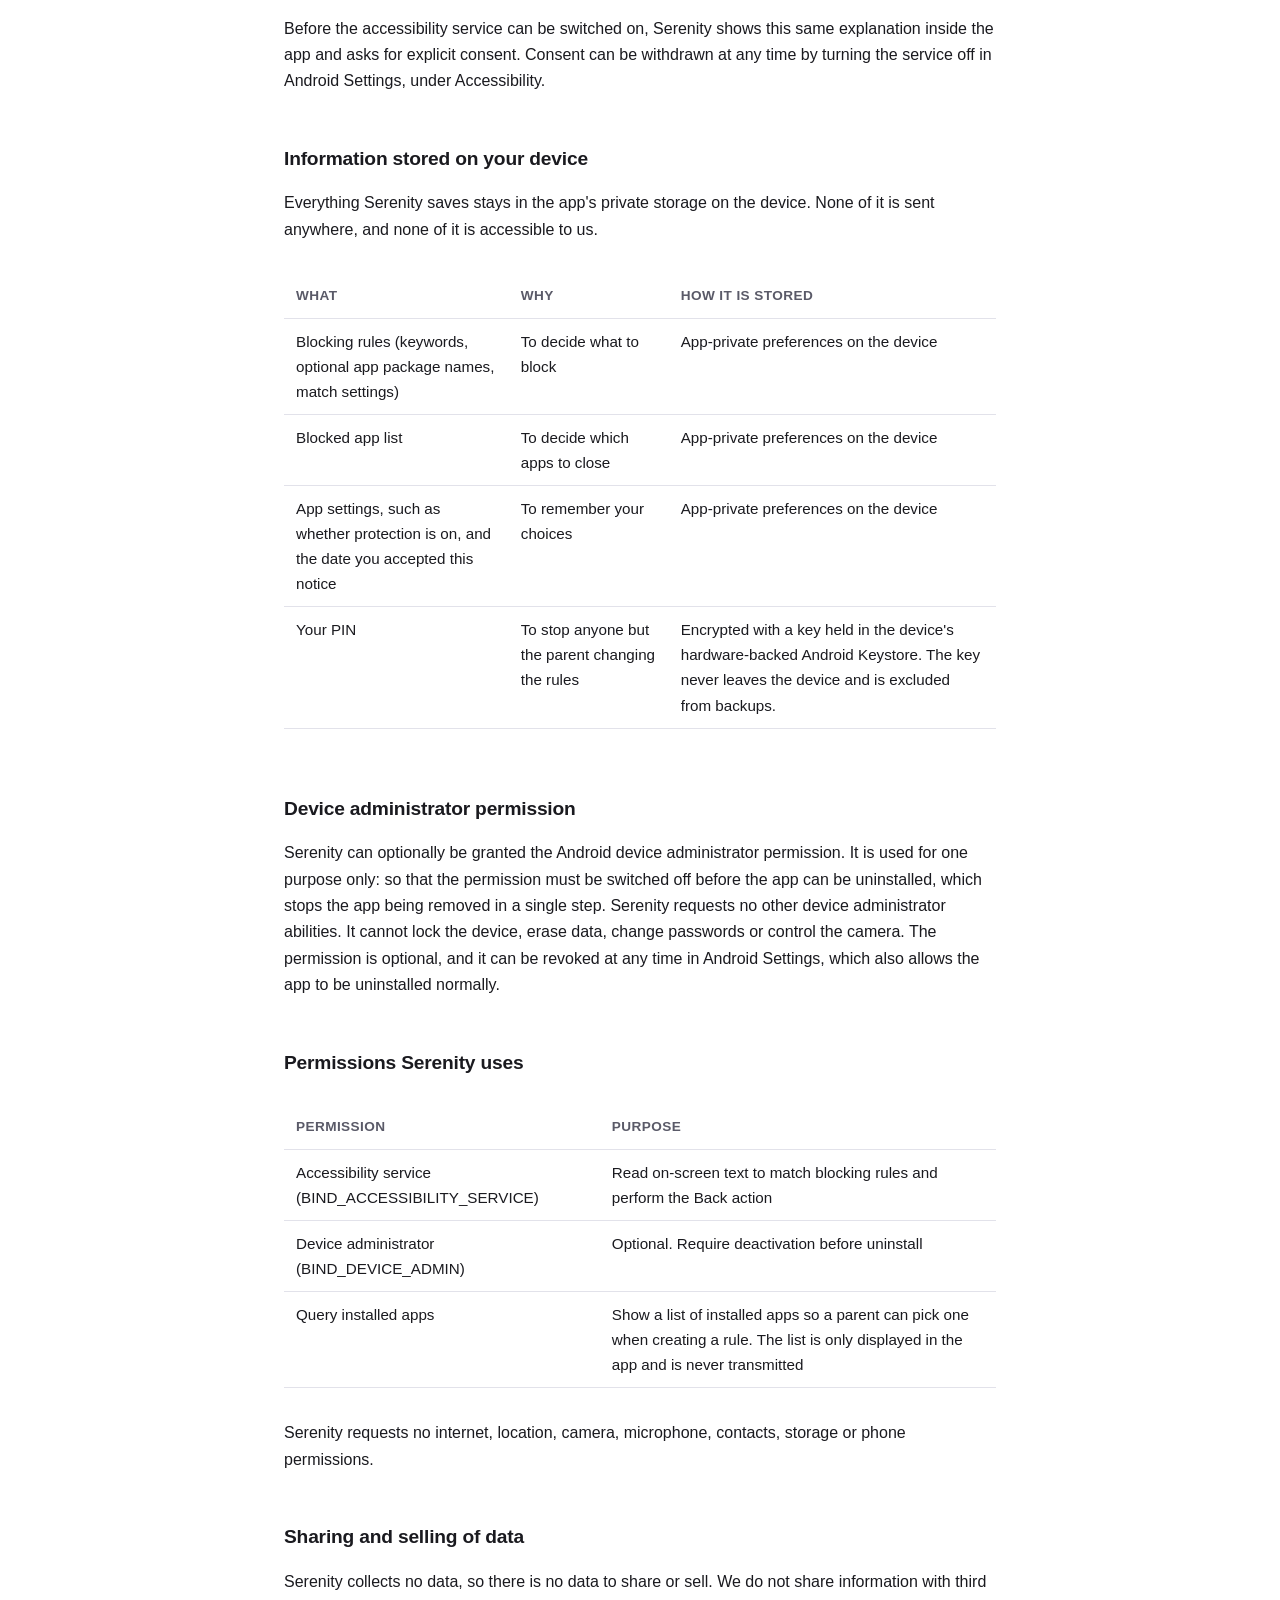
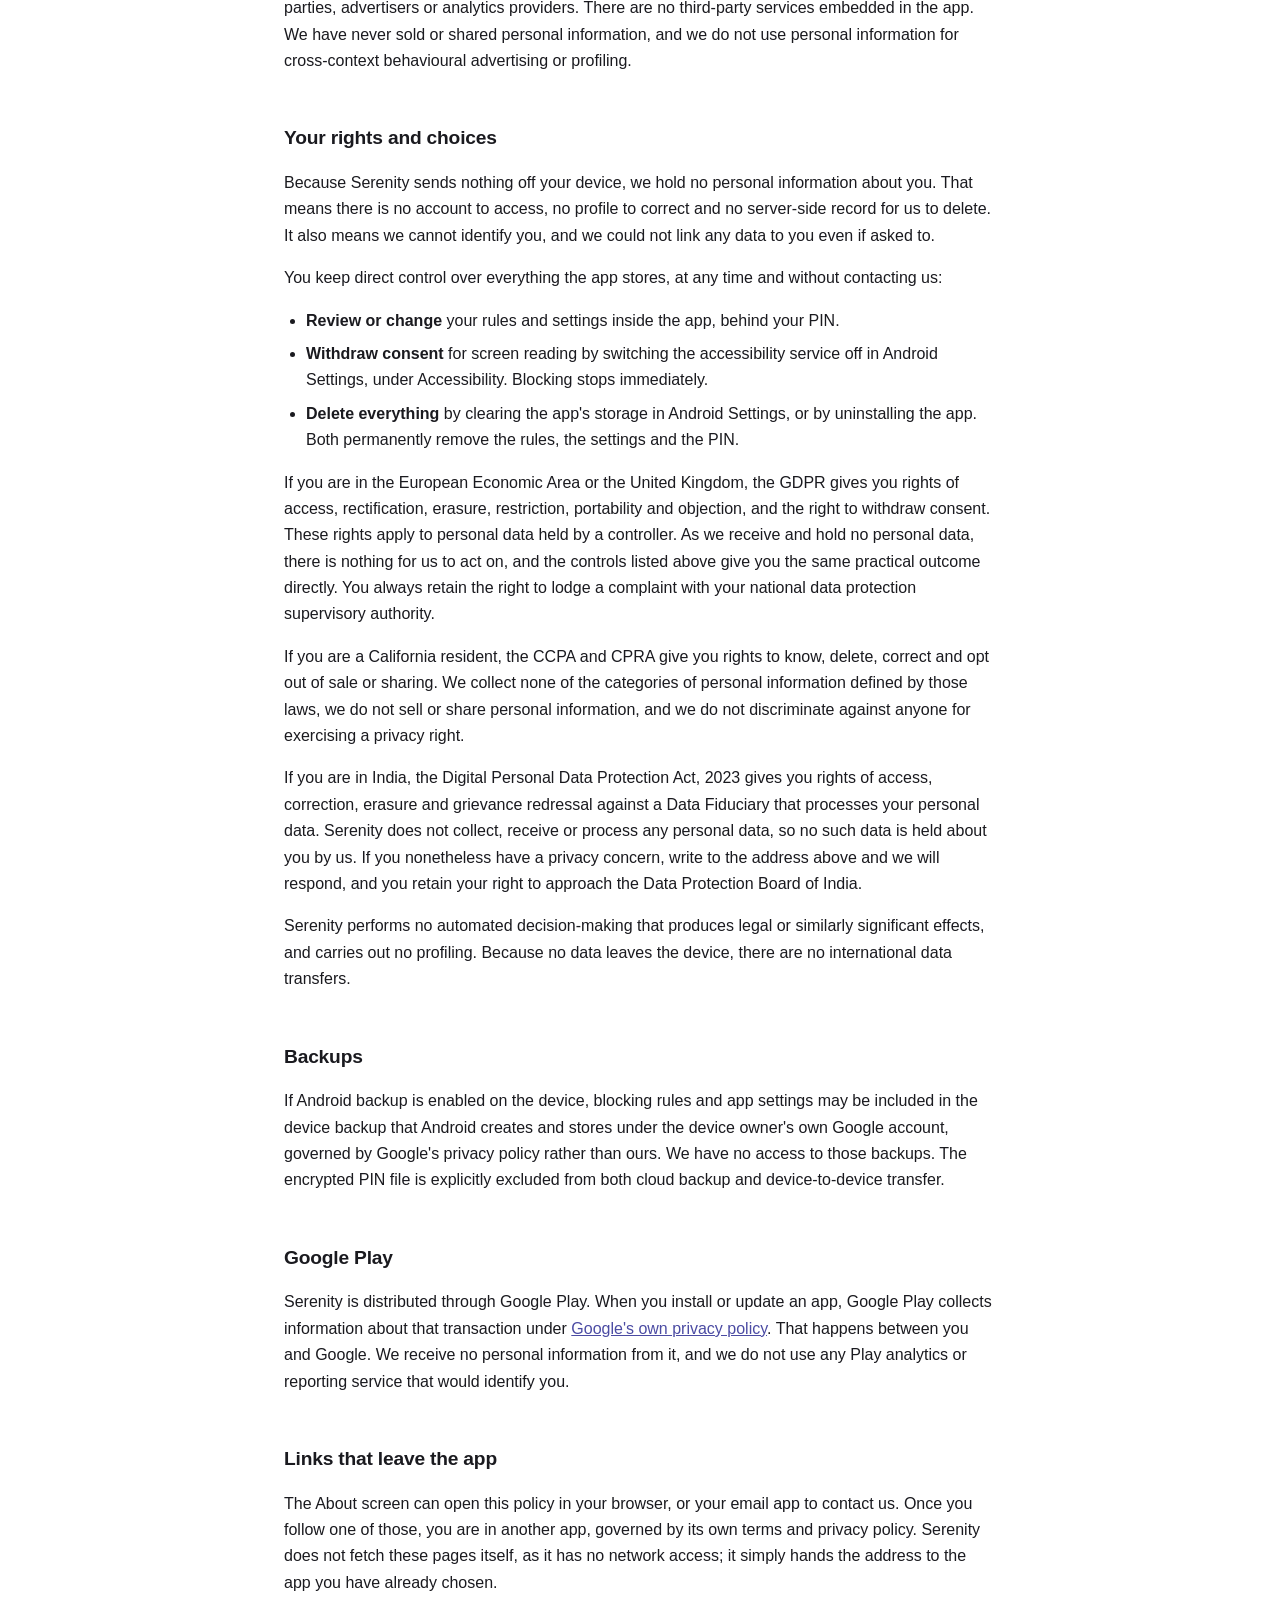
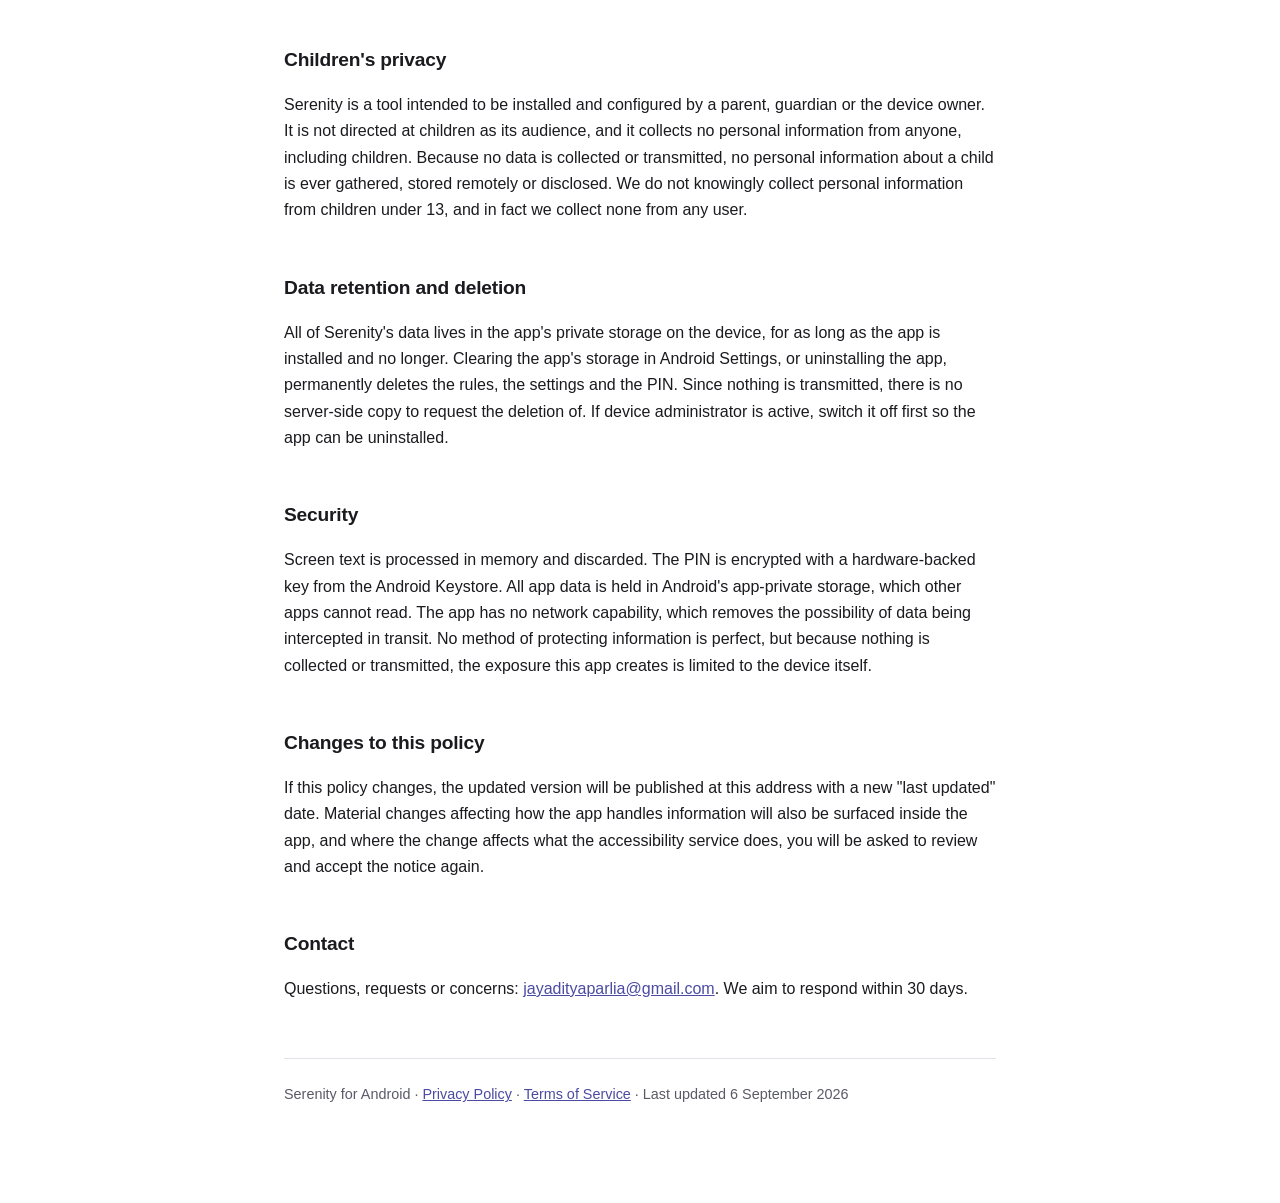
==== commit 01b4888d: "Set India as governing law and identify the developer as an individual - Terms section 11 now names " ====
--- a/index.html
+++ b/index.html
@@ -29,8 +29,10 @@
 
 <h2>Who this policy is from</h2>
 <p>This policy covers the Serenity Android app, referred to below as "Serenity", "we" or "us".
-For any question about this policy or about the app, contact
-<a href="mailto:jayadityaparlia@gmail.com">jayadityaparlia@gmail.com</a>.</p>
+Serenity is made and published by an independent individual developer based in India, not by a
+company. For any question about this policy or about the app, or to raise a privacy grievance,
+contact <a href="mailto:jayadityaparlia@gmail.com">jayadityaparlia@gmail.com</a>. That address is
+the single point of contact for all privacy matters.</p>
 
 <h2>What Serenity does</h2>
 <p>A parent or guardian sets up Serenity on a device and protects it with a PIN. They choose
@@ -158,6 +160,11 @@
 opt out of sale or sharing. We collect none of the categories of personal information defined by
 those laws, we do not sell or share personal information, and we do not discriminate against
 anyone for exercising a privacy right.</p>
+<p>If you are in India, the Digital Personal Data Protection Act, 2023 gives you rights of access,
+correction, erasure and grievance redressal against a Data Fiduciary that processes your personal
+data. Serenity does not collect, receive or process any personal data, so no such data is held
+about you by us. If you nonetheless have a privacy concern, write to the address above and we will
+respond, and you retain your right to approach the Data Protection Board of India.</p>
 <p>Serenity performs no automated decision-making that produces legal or similarly significant
 effects, and carries out no profiling. Because no data leaves the device, there are no
 international data transfers.</p>
